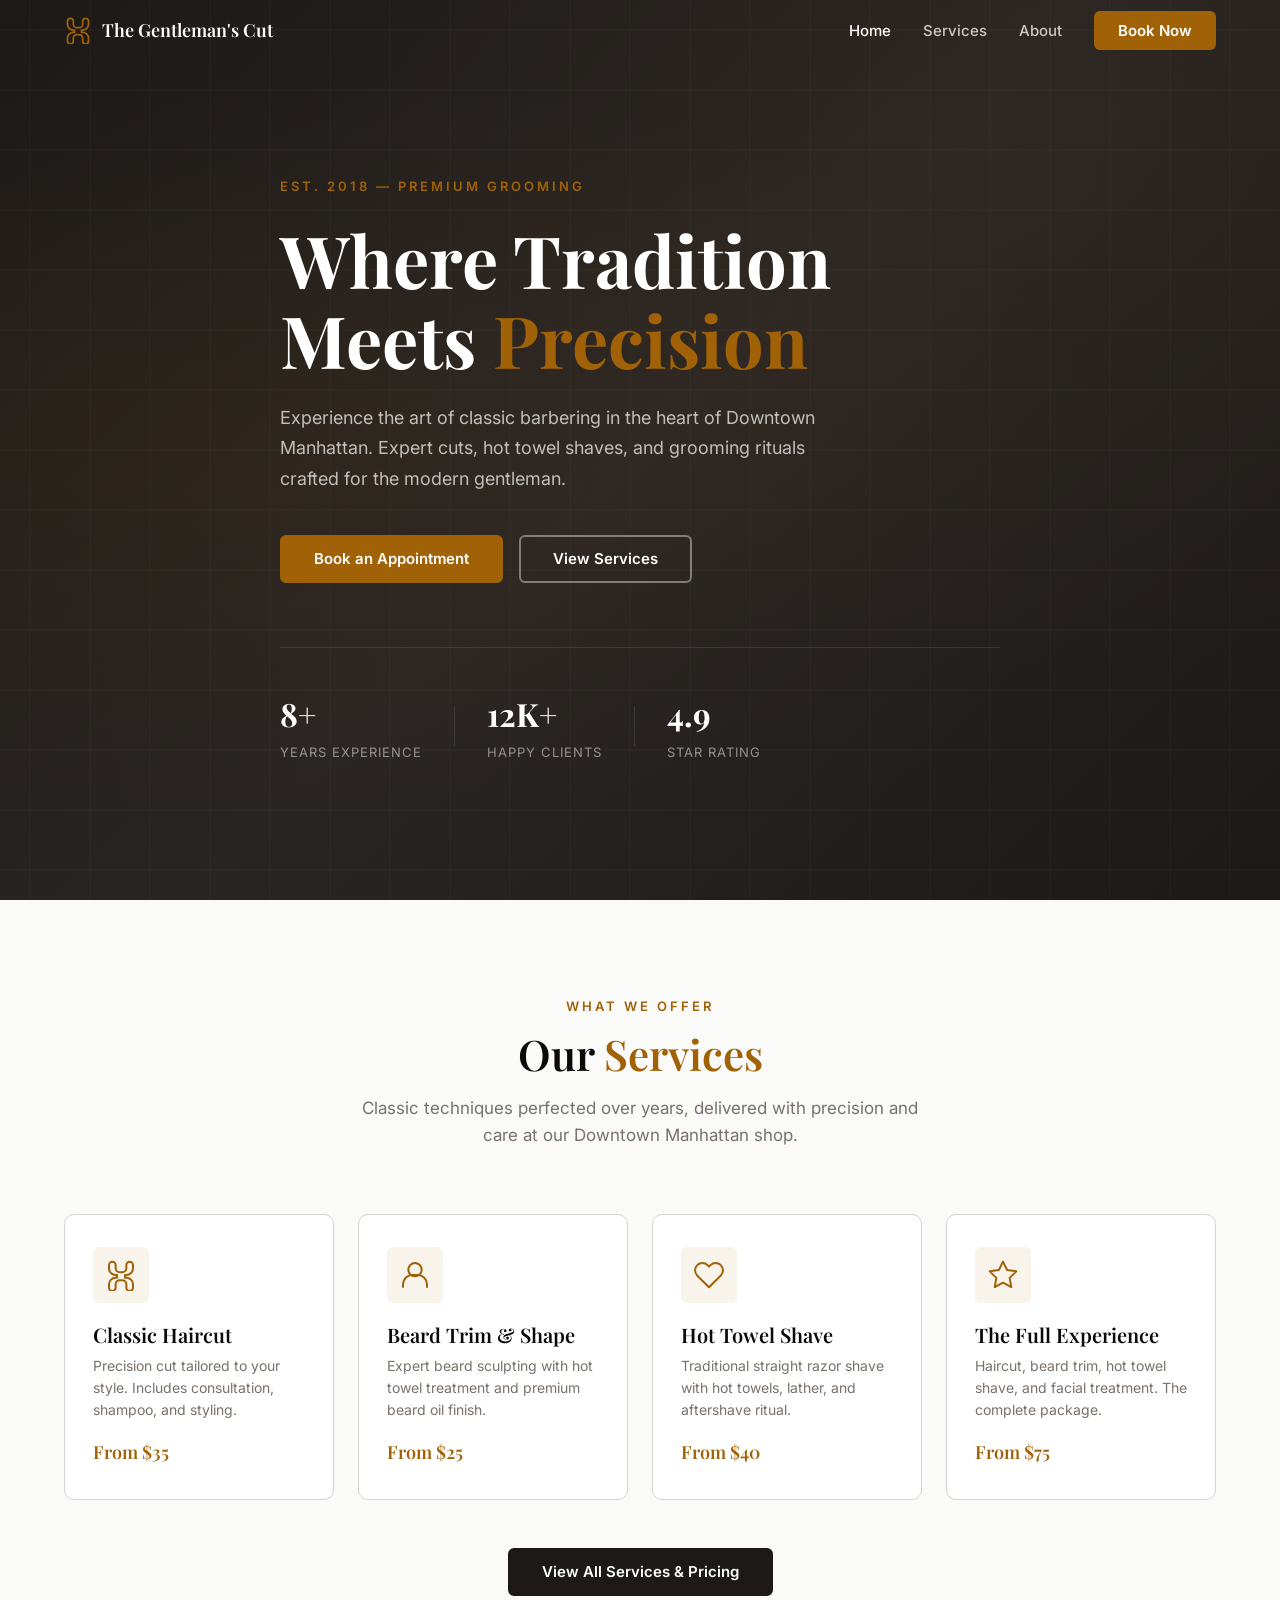
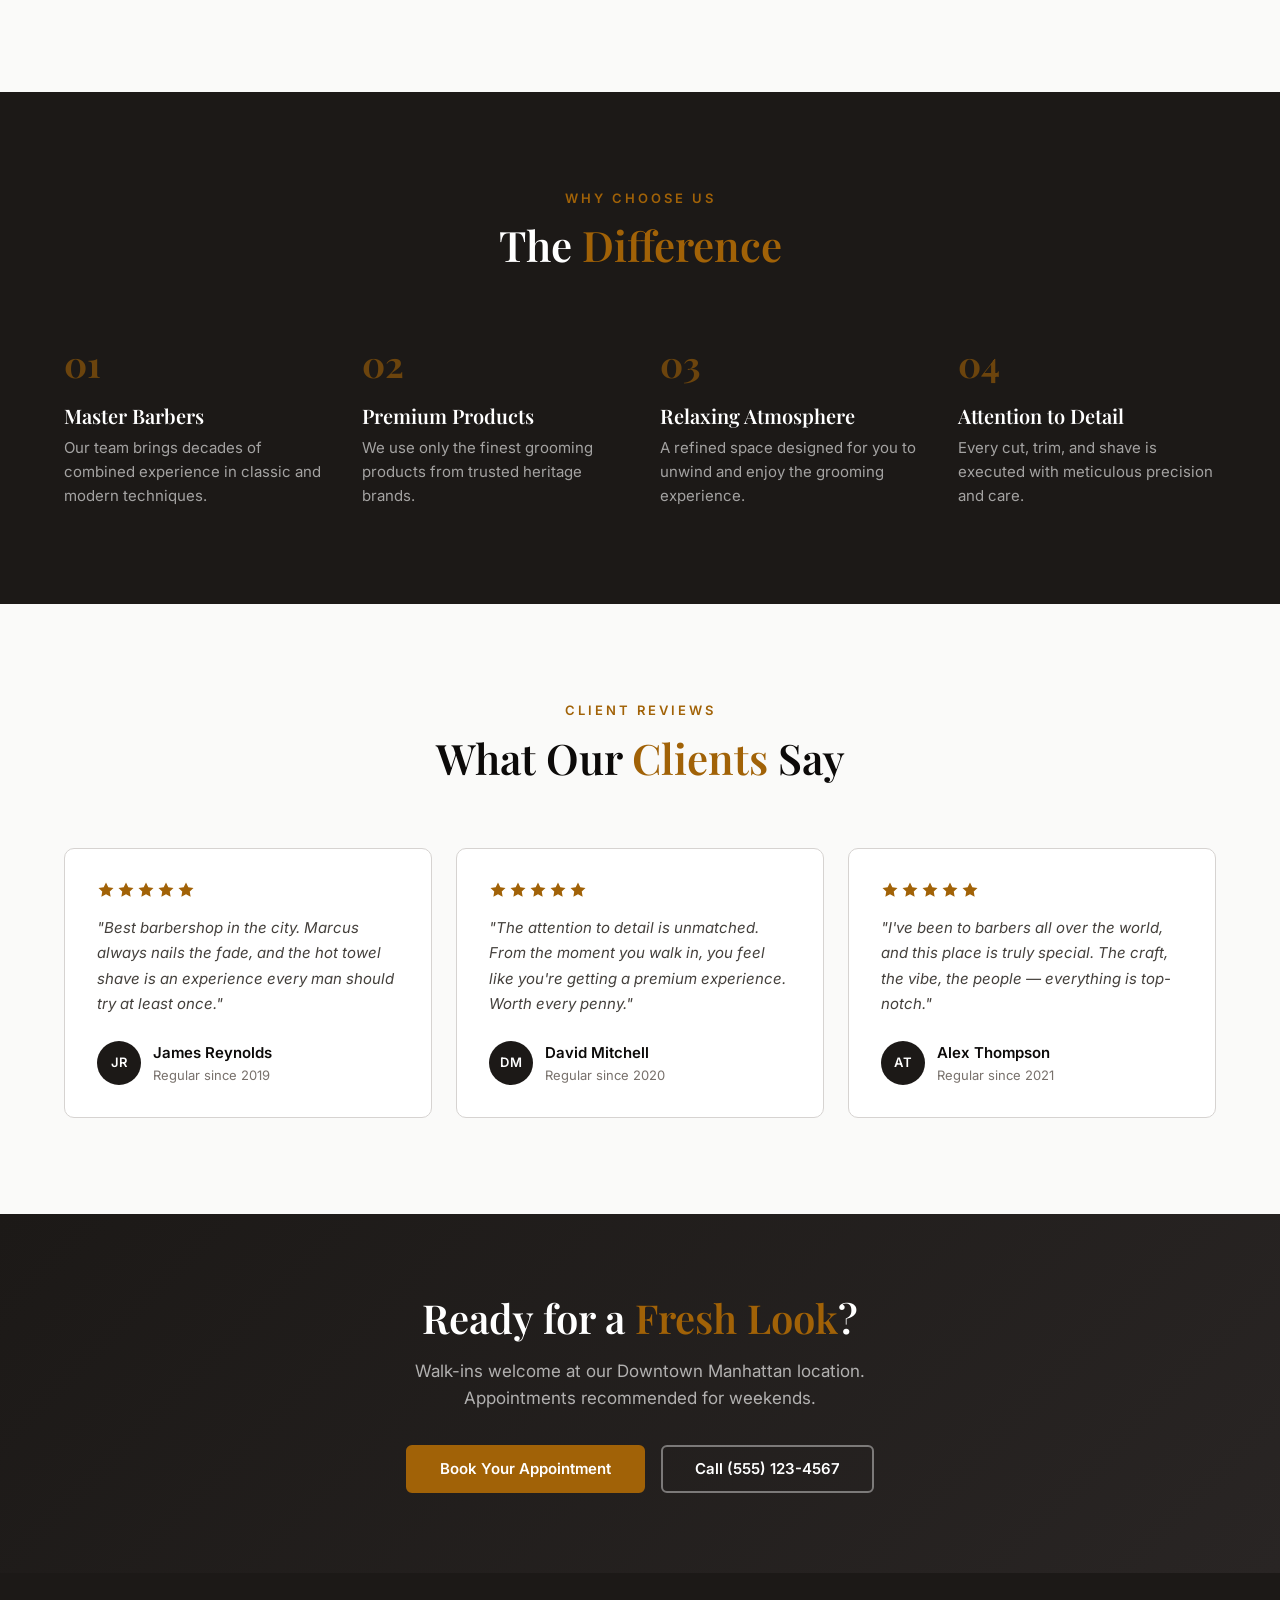
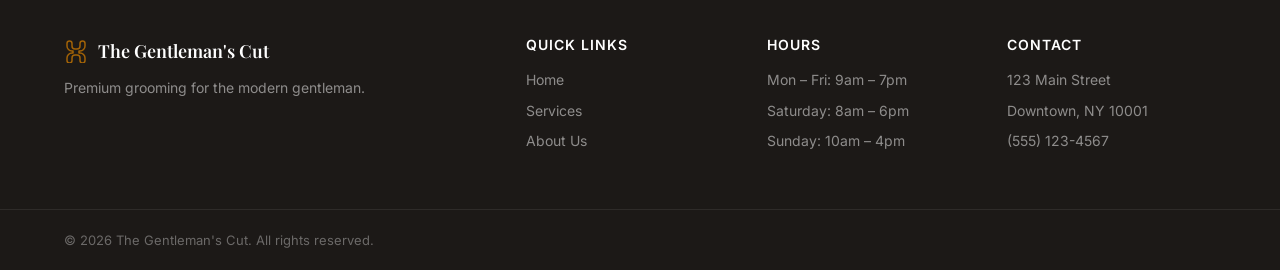
==== index.html @ 681d9142 "Add files via upload" ====
<!DOCTYPE html>
<html lang="en">
<head>
  <meta charset="UTF-8">
  <meta name="viewport" content="width=device-width, initial-scale=1.0">
  <title>The Gentleman's Cut — Premium Barbershop in Downtown Manhattan</title>
  <meta name="description" content="The Gentleman's Cut is a premium barbershop in Downtown Manhattan offering classic haircuts, skin fades, beard trims, and hot towel shaves. Walk-ins welcome.">
  <link rel="canonical" href="https://www.gentlemanscut.com/">
  <link rel="preconnect" href="https://fonts.googleapis.com">
  <link rel="preconnect" href="https://fonts.gstatic.com" crossorigin>
  <link href="https://fonts.googleapis.com/css2?family=Inter:wght@300;400;500;600;700&family=Playfair+Display:wght@400;500;600;700&display=swap" rel="stylesheet">
  <link rel="stylesheet" href="styles.css">
</head>
<body>
  <!-- Navigation -->
  <nav class="navbar" id="navbar">
    <div class="container nav-container">
      <a href="index.html" class="nav-logo">
        <span class="logo-icon">
          <svg width="28" height="28" viewBox="0 0 24 24" fill="none" stroke="currentColor" stroke-width="1.5" stroke-linecap="round" stroke-linejoin="round" aria-hidden="true">
            <path d="M5.5 2C4.12 2 3 3.12 3 4.5V7c0 2.76 2.24 5 5 5h1v2H8c-2.76 0-5 2.24-5 5v2.5C3 22.88 4.12 24 5.5 24S8 22.88 8 21.5V19c0-1.66 1.34-3 3-3h2c1.66 0 3 1.34 3 3v2.5c0 1.38 1.12 2.5 2.5 2.5S21 22.88 21 21.5V19c0-2.76-2.24-5-5-5h-1v-2h1c2.76 0 5-2.24 5-5V4.5C21 3.12 19.88 2 18.5 2S16 3.12 16 4.5V7c0 1.66-1.34 3-3 3h-2C9.34 10 8 8.66 8 7V4.5C8 3.12 6.88 2 5.5 2z"/>
          </svg>
        </span>
        <span class="logo-text">The Gentleman's Cut</span>
      </a>
      <button class="nav-toggle" aria-label="Toggle navigation menu" id="navToggle">
        <span></span>
        <span></span>
        <span></span>
      </button>
      <ul class="nav-links" id="navLinks">
        <li><a href="index.html" class="active">Home</a></li>
        <li><a href="services.html">Services</a></li>
        <li><a href="about.html">About</a></li>
        <li><a href="about.html#contact" class="nav-cta">Book Now</a></li>
      </ul>
    </div>
  </nav>

  <!-- Hero Section -->
  <section class="hero">
    <div class="hero-overlay"></div>
    <div class="container hero-content">
      <p class="hero-tagline">Est. 2018 — Premium Grooming</p>
      <h1 class="hero-title">Where Tradition<br>Meets <span class="text-accent">Precision</span></h1>
      <p class="hero-description">Experience the art of classic barbering in the heart of Downtown Manhattan. Expert cuts, hot towel shaves, and grooming rituals crafted for the modern gentleman.</p>
      <div class="hero-actions">
        <a href="about.html#contact" class="btn btn-primary">Book an Appointment</a>
        <a href="services.html" class="btn btn-outline">View Services</a>
      </div>
      <div class="hero-stats">
        <div class="stat">
          <span class="stat-number">8+</span>
          <span class="stat-label">Years Experience</span>
        </div>
        <div class="stat-divider"></div>
        <div class="stat">
          <span class="stat-number">12K+</span>
          <span class="stat-label">Happy Clients</span>
        </div>
        <div class="stat-divider"></div>
        <div class="stat">
          <span class="stat-number">4.9</span>
          <span class="stat-label">Star Rating</span>
        </div>
      </div>
    </div>
  </section>

  <!-- Services Preview -->
  <section class="section services-preview">
    <div class="container">
      <div class="section-header">
        <p class="section-label">What We Offer</p>
        <h2 class="section-title">Our <span class="text-accent">Services</span></h2>
        <p class="section-subtitle">Classic techniques perfected over years, delivered with precision and care at our Downtown Manhattan shop.</p>
      </div>
      <div class="services-grid">
        <div class="service-card">
          <div class="service-icon">
            <svg width="32" height="32" viewBox="0 0 24 24" fill="none" stroke="currentColor" stroke-width="1.5" stroke-linecap="round" stroke-linejoin="round" aria-hidden="true">
              <path d="M5.5 2C4.12 2 3 3.12 3 4.5V7c0 2.76 2.24 5 5 5h1v2H8c-2.76 0-5 2.24-5 5v2.5C3 22.88 4.12 24 5.5 24S8 22.88 8 21.5V19c0-1.66 1.34-3 3-3h2c1.66 0 3 1.34 3 3v2.5c0 1.38 1.12 2.5 2.5 2.5S21 22.88 21 21.5V19c0-2.76-2.24-5-5-5h-1v-2h1c2.76 0 5-2.24 5-5V4.5C21 3.12 19.88 2 18.5 2S16 3.12 16 4.5V7c0 1.66-1.34 3-3 3h-2C9.34 10 8 8.66 8 7V4.5C8 3.12 6.88 2 5.5 2z"/>
            </svg>
          </div>
          <h3 class="service-name">Classic Haircut</h3>
          <p class="service-desc">Precision cut tailored to your style. Includes consultation, shampoo, and styling.</p>
          <span class="service-price">From $35</span>
        </div>
        <div class="service-card">
          <div class="service-icon">
            <svg width="32" height="32" viewBox="0 0 24 24" fill="none" stroke="currentColor" stroke-width="1.5" stroke-linecap="round" stroke-linejoin="round" aria-hidden="true">
              <circle cx="12" cy="8" r="5"/>
              <path d="M3 21v-2a7 7 0 0 1 7-7h4a7 7 0 0 1 7 7v2"/>
            </svg>
          </div>
          <h3 class="service-name">Beard Trim & Shape</h3>
          <p class="service-desc">Expert beard sculpting with hot towel treatment and premium beard oil finish.</p>
          <span class="service-price">From $25</span>
        </div>
        <div class="service-card">
          <div class="service-icon">
            <svg width="32" height="32" viewBox="0 0 24 24" fill="none" stroke="currentColor" stroke-width="1.5" stroke-linecap="round" stroke-linejoin="round" aria-hidden="true">
              <path d="M20.84 4.61a5.5 5.5 0 0 0-7.78 0L12 5.67l-1.06-1.06a5.5 5.5 0 0 0-7.78 7.78l1.06 1.06L12 21.23l7.78-7.78 1.06-1.06a5.5 5.5 0 0 0 0-7.78z"/>
            </svg>
          </div>
          <h3 class="service-name">Hot Towel Shave</h3>
          <p class="service-desc">Traditional straight razor shave with hot towels, lather, and aftershave ritual.</p>
          <span class="service-price">From $40</span>
        </div>
        <div class="service-card">
          <div class="service-icon">
            <svg width="32" height="32" viewBox="0 0 24 24" fill="none" stroke="currentColor" stroke-width="1.5" stroke-linecap="round" stroke-linejoin="round" aria-hidden="true">
              <path d="M12 2L15.09 8.26L22 9.27L17 14.14L18.18 21.02L12 17.77L5.82 21.02L7 14.14L2 9.27L8.91 8.26L12 2z"/>
            </svg>
          </div>
          <h3 class="service-name">The Full Experience</h3>
          <p class="service-desc">Haircut, beard trim, hot towel shave, and facial treatment. The complete package.</p>
          <span class="service-price">From $75</span>
        </div>
      </div>
      <div class="section-cta">
        <a href="services.html" class="btn btn-secondary">View All Services & Pricing</a>
      </div>
    </div>
  </section>

  <!-- Why Choose Us -->
  <section class="section section-dark why-us">
    <div class="container">
      <div class="section-header">
        <p class="section-label">Why Choose Us</p>
        <h2 class="section-title">The <span class="text-accent">Difference</span></h2>
      </div>
      <div class="features-grid">
        <div class="feature">
          <div class="feature-number">01</div>
          <h3 class="feature-title">Master Barbers</h3>
          <p class="feature-desc">Our team brings decades of combined experience in classic and modern techniques.</p>
        </div>
        <div class="feature">
          <div class="feature-number">02</div>
          <h3 class="feature-title">Premium Products</h3>
          <p class="feature-desc">We use only the finest grooming products from trusted heritage brands.</p>
        </div>
        <div class="feature">
          <div class="feature-number">03</div>
          <h3 class="feature-title">Relaxing Atmosphere</h3>
          <p class="feature-desc">A refined space designed for you to unwind and enjoy the grooming experience.</p>
        </div>
        <div class="feature">
          <div class="feature-number">04</div>
          <h3 class="feature-title">Attention to Detail</h3>
          <p class="feature-desc">Every cut, trim, and shave is executed with meticulous precision and care.</p>
        </div>
      </div>
    </div>
  </section>

  <!-- Testimonials -->
  <section class="section testimonials">
    <div class="container">
      <div class="section-header">
        <p class="section-label">Client Reviews</p>
        <h2 class="section-title">What Our <span class="text-accent">Clients</span> Say</h2>
      </div>
      <div class="testimonials-grid">
        <div class="testimonial-card">
          <div class="testimonial-stars" aria-label="5 out of 5 stars">
            <svg width="18" height="18" viewBox="0 0 24 24" fill="currentColor" aria-hidden="true"><path d="M12 2L15.09 8.26L22 9.27L17 14.14L18.18 21.02L12 17.77L5.82 21.02L7 14.14L2 9.27L8.91 8.26L12 2z"/></svg>
            <svg width="18" height="18" viewBox="0 0 24 24" fill="currentColor" aria-hidden="true"><path d="M12 2L15.09 8.26L22 9.27L17 14.14L18.18 21.02L12 17.77L5.82 21.02L7 14.14L2 9.27L8.91 8.26L12 2z"/></svg>
            <svg width="18" height="18" viewBox="0 0 24 24" fill="currentColor" aria-hidden="true"><path d="M12 2L15.09 8.26L22 9.27L17 14.14L18.18 21.02L12 17.77L5.82 21.02L7 14.14L2 9.27L8.91 8.26L12 2z"/></svg>
            <svg width="18" height="18" viewBox="0 0 24 24" fill="currentColor" aria-hidden="true"><path d="M12 2L15.09 8.26L22 9.27L17 14.14L18.18 21.02L12 17.77L5.82 21.02L7 14.14L2 9.27L8.91 8.26L12 2z"/></svg>
            <svg width="18" height="18" viewBox="0 0 24 24" fill="currentColor" aria-hidden="true"><path d="M12 2L15.09 8.26L22 9.27L17 14.14L18.18 21.02L12 17.77L5.82 21.02L7 14.14L2 9.27L8.91 8.26L12 2z"/></svg>
          </div>
          <p class="testimonial-text">"Best barbershop in the city. Marcus always nails the fade, and the hot towel shave is an experience every man should try at least once."</p>
          <div class="testimonial-author">
            <div class="author-avatar">JR</div>
            <div>
              <p class="author-name">James Reynolds</p>
              <p class="author-role">Regular since 2019</p>
            </div>
          </div>
        </div>
        <div class="testimonial-card">
          <div class="testimonial-stars" aria-label="5 out of 5 stars">
            <svg width="18" height="18" viewBox="0 0 24 24" fill="currentColor" aria-hidden="true"><path d="M12 2L15.09 8.26L22 9.27L17 14.14L18.18 21.02L12 17.77L5.82 21.02L7 14.14L2 9.27L8.91 8.26L12 2z"/></svg>
            <svg width="18" height="18" viewBox="0 0 24 24" fill="currentColor" aria-hidden="true"><path d="M12 2L15.09 8.26L22 9.27L17 14.14L18.18 21.02L12 17.77L5.82 21.02L7 14.14L2 9.27L8.91 8.26L12 2z"/></svg>
            <svg width="18" height="18" viewBox="0 0 24 24" fill="currentColor" aria-hidden="true"><path d="M12 2L15.09 8.26L22 9.27L17 14.14L18.18 21.02L12 17.77L5.82 21.02L7 14.14L2 9.27L8.91 8.26L12 2z"/></svg>
            <svg width="18" height="18" viewBox="0 0 24 24" fill="currentColor" aria-hidden="true"><path d="M12 2L15.09 8.26L22 9.27L17 14.14L18.18 21.02L12 17.77L5.82 21.02L7 14.14L2 9.27L8.91 8.26L12 2z"/></svg>
            <svg width="18" height="18" viewBox="0 0 24 24" fill="currentColor" aria-hidden="true"><path d="M12 2L15.09 8.26L22 9.27L17 14.14L18.18 21.02L12 17.77L5.82 21.02L7 14.14L2 9.27L8.91 8.26L12 2z"/></svg>
          </div>
          <p class="testimonial-text">"The attention to detail is unmatched. From the moment you walk in, you feel like you're getting a premium experience. Worth every penny."</p>
          <div class="testimonial-author">
            <div class="author-avatar">DM</div>
            <div>
              <p class="author-name">David Mitchell</p>
              <p class="author-role">Regular since 2020</p>
            </div>
          </div>
        </div>
        <div class="testimonial-card">
          <div class="testimonial-stars" aria-label="5 out of 5 stars">
            <svg width="18" height="18" viewBox="0 0 24 24" fill="currentColor" aria-hidden="true"><path d="M12 2L15.09 8.26L22 9.27L17 14.14L18.18 21.02L12 17.77L5.82 21.02L7 14.14L2 9.27L8.91 8.26L12 2z"/></svg>
            <svg width="18" height="18" viewBox="0 0 24 24" fill="currentColor" aria-hidden="true"><path d="M12 2L15.09 8.26L22 9.27L17 14.14L18.18 21.02L12 17.77L5.82 21.02L7 14.14L2 9.27L8.91 8.26L12 2z"/></svg>
            <svg width="18" height="18" viewBox="0 0 24 24" fill="currentColor" aria-hidden="true"><path d="M12 2L15.09 8.26L22 9.27L17 14.14L18.18 21.02L12 17.77L5.82 21.02L7 14.14L2 9.27L8.91 8.26L12 2z"/></svg>
            <svg width="18" height="18" viewBox="0 0 24 24" fill="currentColor" aria-hidden="true"><path d="M12 2L15.09 8.26L22 9.27L17 14.14L18.18 21.02L12 17.77L5.82 21.02L7 14.14L2 9.27L8.91 8.26L12 2z"/></svg>
            <svg width="18" height="18" viewBox="0 0 24 24" fill="currentColor" aria-hidden="true"><path d="M12 2L15.09 8.26L22 9.27L17 14.14L18.18 21.02L12 17.77L5.82 21.02L7 14.14L2 9.27L8.91 8.26L12 2z"/></svg>
          </div>
          <p class="testimonial-text">"I've been to barbers all over the world, and this place is truly special. The craft, the vibe, the people — everything is top-notch."</p>
          <div class="testimonial-author">
            <div class="author-avatar">AT</div>
            <div>
              <p class="author-name">Alex Thompson</p>
              <p class="author-role">Regular since 2021</p>
            </div>
          </div>
        </div>
      </div>
    </div>
  </section>

  <!-- CTA Section -->
  <section class="section section-cta-banner">
    <div class="container cta-banner-content">
      <h2 class="cta-title">Ready for a <span class="text-accent">Fresh Look</span>?</h2>
      <p class="cta-description">Walk-ins welcome at our Downtown Manhattan location. Appointments recommended for weekends.</p>
      <div class="hero-actions">
        <a href="about.html#contact" class="btn btn-primary">Book Your Appointment</a>
        <a href="tel:+15551234567" class="btn btn-outline">Call (555) 123-4567</a>
      </div>
    </div>
  </section>

  <!-- Footer -->
  <footer class="footer">
    <div class="container footer-content">
      <div class="footer-brand">
        <a href="index.html" class="nav-logo">
          <span class="logo-icon">
            <svg width="24" height="24" viewBox="0 0 24 24" fill="none" stroke="currentColor" stroke-width="1.5" stroke-linecap="round" stroke-linejoin="round" aria-hidden="true">
              <path d="M5.5 2C4.12 2 3 3.12 3 4.5V7c0 2.76 2.24 5 5 5h1v2H8c-2.76 0-5 2.24-5 5v2.5C3 22.88 4.12 24 5.5 24S8 22.88 8 21.5V19c0-1.66 1.34-3 3-3h2c1.66 0 3 1.34 3 3v2.5c0 1.38 1.12 2.5 2.5 2.5S21 22.88 21 21.5V19c0-2.76-2.24-5-5-5h-1v-2h1c2.76 0 5-2.24 5-5V4.5C21 3.12 19.88 2 18.5 2S16 3.12 16 4.5V7c0 1.66-1.34 3-3 3h-2C9.34 10 8 8.66 8 7V4.5C8 3.12 6.88 2 5.5 2z"/>
            </svg>
          </span>
          <span class="logo-text">The Gentleman's Cut</span>
        </a>
        <p class="footer-tagline">Premium grooming for the modern gentleman.</p>
      </div>
      <div class="footer-links">
        <div class="footer-col">
          <h4>Quick Links</h4>
          <ul>
            <li><a href="index.html">Home</a></li>
            <li><a href="services.html">Services</a></li>
            <li><a href="about.html">About Us</a></li>
          </ul>
        </div>
        <div class="footer-col">
          <h4>Hours</h4>
          <ul>
            <li>Mon – Fri: 9am – 7pm</li>
            <li>Saturday: 8am – 6pm</li>
            <li>Sunday: 10am – 4pm</li>
          </ul>
        </div>
        <div class="footer-col">
          <h4>Contact</h4>
          <ul>
            <li>123 Main Street</li>
            <li>Downtown, NY 10001</li>
            <li><a href="tel:+15551234567">(555) 123-4567</a></li>
          </ul>
        </div>
      </div>
    </div>
    <div class="footer-bottom">
      <div class="container">
        <p>&copy; 2026 The Gentleman's Cut. All rights reserved.</p>
      </div>
    </div>
  </footer>

  <script src="main.js"></script>
</body>
</html>
---- styles.css ----
/* ============================================
   THE GENTLEMAN'S CUT — Design System
   Colors: Dark charcoal + Gold accent
   Typography: Playfair Display + Inter
   ============================================ */

/* --- Reset & Base --- */
*, *::before, *::after {
  margin: 0;
  padding: 0;
  box-sizing: border-box;
}

:root {
  --color-primary: #1C1917;
  --color-primary-light: #292524;
  --color-secondary: #44403C;
  --color-accent: #A16207;
  --color-accent-hover: #CA8A04;
  --color-bg: #FAFAF9;
  --color-bg-alt: #F5F5F4;
  --color-text: #0C0A09;
  --color-text-muted: #78716C;
  --color-card: #FFFFFF;
  --color-border: #D6D3D1;
  --color-destructive: #DC2626;

  --font-heading: 'Playfair Display', Georgia, serif;
  --font-body: 'Inter', -apple-system, BlinkMacSystemFont, sans-serif;

  --shadow-sm: 0 1px 2px rgba(0, 0, 0, 0.05);
  --shadow-md: 0 4px 12px rgba(0, 0, 0, 0.08);
  --shadow-lg: 0 8px 30px rgba(0, 0, 0, 0.12);

  --radius-sm: 6px;
  --radius-md: 10px;
  --radius-lg: 16px;

  --transition: 200ms ease;
}

html {
  scroll-behavior: smooth;
  -webkit-text-size-adjust: 100%;
}

body {
  font-family: var(--font-body);
  font-size: 16px;
  line-height: 1.6;
  color: var(--color-text);
  background-color: var(--color-bg);
  -webkit-font-smoothing: antialiased;
  -moz-osx-font-smoothing: grayscale;
}

a {
  color: inherit;
  text-decoration: none;
}

img {
  max-width: 100%;
  height: auto;
  display: block;
}

ul {
  list-style: none;
}

/* --- Container --- */
.container {
  width: 100%;
  max-width: 1200px;
  margin: 0 auto;
  padding: 0 24px;
}

/* --- Typography --- */
h1, h2, h3, h4, h5, h6 {
  font-family: var(--font-heading);
  font-weight: 600;
  line-height: 1.2;
}

.text-accent {
  color: var(--color-accent);
}

/* --- Buttons --- */
.btn {
  display: inline-flex;
  align-items: center;
  justify-content: center;
  padding: 14px 32px;
  font-family: var(--font-body);
  font-size: 15px;
  font-weight: 600;
  line-height: 1;
  border: 2px solid transparent;
  border-radius: var(--radius-sm);
  cursor: pointer;
  transition: all var(--transition);
  text-decoration: none;
  gap: 8px;
  min-height: 48px;
}

.btn:focus-visible {
  outline: 2px solid var(--color-accent);
  outline-offset: 2px;
}

.btn-primary {
  background-color: var(--color-accent);
  color: #FFFFFF;
  border-color: var(--color-accent);
}

.btn-primary:hover {
  background-color: var(--color-accent-hover);
  border-color: var(--color-accent-hover);
}

.btn-secondary {
  background-color: var(--color-primary);
  color: #FFFFFF;
  border-color: var(--color-primary);
}

.btn-secondary:hover {
  background-color: var(--color-primary-light);
  border-color: var(--color-primary-light);
}

.btn-outline {
  background-color: transparent;
  color: #FFFFFF;
  border-color: rgba(255, 255, 255, 0.4);
}

.btn-outline:hover {
  background-color: rgba(255, 255, 255, 0.1);
  border-color: #FFFFFF;
}

.btn-full {
  width: 100%;
}

/* --- Navigation --- */
.navbar {
  position: fixed;
  top: 0;
  left: 0;
  right: 0;
  z-index: 1000;
  padding: 16px 0;
  transition: all 300ms ease;
  background-color: transparent;
}

.navbar.scrolled {
  background-color: rgba(28, 25, 23, 0.95);
  backdrop-filter: blur(12px);
  -webkit-backdrop-filter: blur(12px);
  padding: 12px 0;
  box-shadow: 0 2px 20px rgba(0, 0, 0, 0.15);
}

.nav-container {
  display: flex;
  align-items: center;
  justify-content: space-between;
}

.nav-logo {
  display: flex;
  align-items: center;
  gap: 10px;
  color: #FFFFFF;
  font-family: var(--font-heading);
  font-size: 18px;
  font-weight: 600;
  transition: opacity var(--transition);
}

.nav-logo:hover {
  opacity: 0.85;
}

.logo-icon {
  display: flex;
  color: var(--color-accent);
}

.nav-links {
  display: flex;
  align-items: center;
  gap: 32px;
}

.nav-links a {
  color: rgba(255, 255, 255, 0.75);
  font-size: 15px;
  font-weight: 500;
  transition: color var(--transition);
  padding: 4px 0;
}

.nav-links a:hover,
.nav-links a.active {
  color: #FFFFFF;
}

.nav-cta {
  background-color: var(--color-accent) !important;
  color: #FFFFFF !important;
  padding: 10px 24px !important;
  border-radius: var(--radius-sm);
  font-weight: 600 !important;
}

.nav-cta:hover {
  background-color: var(--color-accent-hover) !important;
}

.nav-toggle {
  display: none;
  flex-direction: column;
  gap: 5px;
  background: none;
  border: none;
  cursor: pointer;
  padding: 8px;
  min-width: 44px;
  min-height: 44px;
  align-items: center;
  justify-content: center;
}

.nav-toggle span {
  display: block;
  width: 24px;
  height: 2px;
  background-color: #FFFFFF;
  transition: all 250ms ease;
}

/* --- Hero --- */
.hero {
  position: relative;
  min-height: 100dvh;
  display: flex;
  align-items: center;
  background: linear-gradient(135deg, #1C1917 0%, #292524 50%, #1C1917 100%);
  overflow: hidden;
}

.hero::before {
  content: '';
  position: absolute;
  inset: 0;
  background:
    radial-gradient(ellipse at 20% 50%, rgba(161, 98, 7, 0.08) 0%, transparent 60%),
    radial-gradient(ellipse at 80% 20%, rgba(161, 98, 7, 0.05) 0%, transparent 50%);
  pointer-events: none;
}

.hero-overlay {
  position: absolute;
  inset: 0;
  background: url('data:image/svg+xml,<svg xmlns="http://www.w3.org/2000/svg" width="60" height="60"><rect width="60" height="60" fill="none"/><path d="M0 30h60M30 0v60" stroke="rgba(255,255,255,0.02)" stroke-width="1"/></svg>');
  pointer-events: none;
}

.hero-content {
  position: relative;
  z-index: 1;
  padding: 120px 0 80px;
  max-width: 720px;
}

.hero-tagline {
  font-size: 13px;
  font-weight: 600;
  letter-spacing: 3px;
  text-transform: uppercase;
  color: var(--color-accent);
  margin-bottom: 24px;
}

.hero-title {
  font-size: clamp(40px, 6vw, 72px);
  font-weight: 700;
  color: #FFFFFF;
  line-height: 1.1;
  margin-bottom: 24px;
}

.hero-description {
  font-size: 18px;
  color: rgba(255, 255, 255, 0.7);
  line-height: 1.7;
  margin-bottom: 40px;
  max-width: 540px;
}

.hero-actions {
  display: flex;
  gap: 16px;
  flex-wrap: wrap;
}

.hero-stats {
  display: flex;
  align-items: center;
  gap: 32px;
  margin-top: 64px;
  padding-top: 40px;
  border-top: 1px solid rgba(255, 255, 255, 0.1);
}

.stat-number {
  display: block;
  font-family: var(--font-heading);
  font-size: 32px;
  font-weight: 700;
  color: #FFFFFF;
}

.stat-label {
  font-size: 13px;
  color: rgba(255, 255, 255, 0.5);
  text-transform: uppercase;
  letter-spacing: 1px;
  margin-top: 4px;
}

.stat-divider {
  width: 1px;
  height: 40px;
  background-color: rgba(255, 255, 255, 0.1);
}

/* --- Sections --- */
.section {
  padding: 96px 0;
}

.section-dark {
  background-color: var(--color-primary);
  color: #FFFFFF;
}

.section-alt {
  background-color: var(--color-bg-alt);
}

.section-header {
  text-align: center;
  margin-bottom: 64px;
}

.section-label {
  font-size: 13px;
  font-weight: 600;
  letter-spacing: 3px;
  text-transform: uppercase;
  color: var(--color-accent);
  margin-bottom: 12px;
}

.section-title {
  font-size: clamp(28px, 4vw, 42px);
  margin-bottom: 16px;
}

.section-subtitle {
  font-size: 17px;
  color: var(--color-text-muted);
  max-width: 560px;
  margin: 0 auto;
}

.section-dark .section-subtitle {
  color: rgba(255, 255, 255, 0.6);
}

.section-cta {
  text-align: center;
  margin-top: 48px;
}

/* --- Services Preview Grid --- */
.services-grid {
  display: grid;
  grid-template-columns: repeat(auto-fit, minmax(260px, 1fr));
  gap: 24px;
}

.service-card {
  background-color: var(--color-card);
  border: 1px solid var(--color-border);
  border-radius: var(--radius-md);
  padding: 32px 28px;
  transition: all 300ms ease;
}

.service-card:hover {
  transform: translateY(-4px);
  box-shadow: var(--shadow-lg);
  border-color: rgba(161, 98, 7, 0.3);
}

.service-icon {
  width: 56px;
  height: 56px;
  display: flex;
  align-items: center;
  justify-content: center;
  background-color: rgba(161, 98, 7, 0.08);
  border-radius: var(--radius-sm);
  color: var(--color-accent);
  margin-bottom: 20px;
}

.service-name {
  font-size: 20px;
  margin-bottom: 8px;
}

.service-desc {
  font-size: 14px;
  color: var(--color-text-muted);
  line-height: 1.6;
  margin-bottom: 16px;
}

.service-price {
  font-family: var(--font-heading);
  font-size: 18px;
  font-weight: 600;
  color: var(--color-accent);
}

/* --- Features / Why Us --- */
.features-grid {
  display: grid;
  grid-template-columns: repeat(auto-fit, minmax(240px, 1fr));
  gap: 40px;
}

.feature-number {
  font-family: var(--font-heading);
  font-size: 36px;
  font-weight: 700;
  color: var(--color-accent);
  margin-bottom: 12px;
  opacity: 0.6;
}

.feature-title {
  font-size: 20px;
  margin-bottom: 8px;
}

.feature-desc {
  font-size: 15px;
  color: rgba(255, 255, 255, 0.6);
  line-height: 1.6;
}

/* --- Testimonials --- */
.testimonials-grid {
  display: grid;
  grid-template-columns: repeat(auto-fit, minmax(300px, 1fr));
  gap: 24px;
}

.testimonial-card {
  background-color: var(--color-card);
  border: 1px solid var(--color-border);
  border-radius: var(--radius-md);
  padding: 32px;
}

.testimonial-stars {
  display: flex;
  gap: 2px;
  color: var(--color-accent);
  margin-bottom: 16px;
}

.testimonial-text {
  font-size: 15px;
  line-height: 1.7;
  color: var(--color-secondary);
  margin-bottom: 24px;
  font-style: italic;
}

.testimonial-author {
  display: flex;
  align-items: center;
  gap: 12px;
}

.author-avatar {
  width: 44px;
  height: 44px;
  border-radius: 50%;
  background-color: var(--color-primary);
  color: #FFFFFF;
  display: flex;
  align-items: center;
  justify-content: center;
  font-size: 13px;
  font-weight: 600;
  letter-spacing: 0.5px;
}

.author-name {
  font-weight: 600;
  font-size: 15px;
}

.author-role {
  font-size: 13px;
  color: var(--color-text-muted);
}

/* --- CTA Banner --- */
.section-cta-banner {
  background: linear-gradient(135deg, #1C1917 0%, #292524 100%);
  padding: 80px 0;
  text-align: center;
}

.cta-banner-content {
  max-width: 600px;
  margin: 0 auto;
}

.cta-title {
  font-size: clamp(28px, 4vw, 40px);
  color: #FFFFFF;
  margin-bottom: 16px;
}

.cta-description {
  font-size: 17px;
  color: rgba(255, 255, 255, 0.65);
  margin-bottom: 32px;
}

.section-cta-banner .hero-actions {
  justify-content: center;
}

/* --- Page Header --- */
.page-header {
  background: linear-gradient(135deg, #1C1917 0%, #292524 100%);
  padding: 140px 0 80px;
  text-align: center;
}

.page-title {
  font-size: clamp(36px, 5vw, 56px);
  color: #FFFFFF;
  margin-bottom: 16px;
}

.page-subtitle {
  font-size: 17px;
  color: rgba(255, 255, 255, 0.65);
  max-width: 500px;
  margin: 0 auto;
}

.page-header .section-label {
  margin-bottom: 12px;
}

/* --- Services Pricing --- */
.service-category {
  margin-bottom: 24px;
}

.category-header {
  display: flex;
  align-items: center;
  gap: 24px;
  margin-bottom: 32px;
}

.category-title {
  font-size: 28px;
  white-space: nowrap;
}

.category-line {
  flex: 1;
  height: 1px;
  background-color: var(--color-border);
}

.pricing-list {
  display: flex;
  flex-direction: column;
  gap: 0;
}

.pricing-item {
  display: flex;
  align-items: center;
  justify-content: space-between;
  padding: 24px 0;
  border-bottom: 1px solid var(--color-border);
  gap: 24px;
}

.pricing-item:last-child {
  border-bottom: none;
}

.pricing-name {
  font-family: var(--font-heading);
  font-size: 18px;
  font-weight: 600;
  margin-bottom: 4px;
}

.pricing-desc {
  font-size: 14px;
  color: var(--color-text-muted);
}

.pricing-price {
  font-family: var(--font-heading);
  font-size: 24px;
  font-weight: 700;
  color: var(--color-accent);
  white-space: nowrap;
}

.pricing-badge {
  display: inline-block;
  font-family: var(--font-body);
  font-size: 11px;
  font-weight: 600;
  letter-spacing: 0.5px;
  text-transform: uppercase;
  background-color: rgba(161, 98, 7, 0.1);
  color: var(--color-accent);
  padding: 3px 8px;
  border-radius: 4px;
  vertical-align: middle;
  margin-left: 8px;
}

/* --- Packages --- */
.packages-grid {
  display: grid;
  grid-template-columns: repeat(auto-fit, minmax(280px, 1fr));
  gap: 24px;
  margin-top: 16px;
}

.package-card {
  background-color: var(--color-card);
  border: 1px solid var(--color-border);
  border-radius: var(--radius-lg);
  padding: 36px 28px;
  position: relative;
  transition: all 300ms ease;
}

.package-card:hover {
  transform: translateY(-4px);
  box-shadow: var(--shadow-lg);
}

.package-featured {
  border-color: var(--color-accent);
  box-shadow: 0 0 0 1px var(--color-accent);
}

.package-label {
  font-size: 12px;
  font-weight: 700;
  letter-spacing: 1px;
  text-transform: uppercase;
  color: var(--color-accent);
  margin-bottom: 16px;
}

.package-name {
  font-size: 24px;
  margin-bottom: 8px;
}

.package-price {
  margin-bottom: 24px;
}

.price-amount {
  font-family: var(--font-heading);
  font-size: 40px;
  font-weight: 700;
  color: var(--color-primary);
}

.package-includes {
  display: flex;
  flex-direction: column;
  gap: 12px;
  margin-bottom: 28px;
}

.package-includes li {
  display: flex;
  align-items: center;
  gap: 10px;
  font-size: 15px;
  color: var(--color-secondary);
}

.package-includes svg {
  color: var(--color-accent);
  flex-shrink: 0;
}

/* --- Story / About --- */
.story-grid {
  display: grid;
  grid-template-columns: 1fr 1fr;
  gap: 64px;
  align-items: center;
}

.story-image-placeholder {
  aspect-ratio: 4 / 5;
  background: linear-gradient(135deg, #292524, #1C1917);
  border-radius: var(--radius-lg);
  display: flex;
  flex-direction: column;
  align-items: center;
  justify-content: center;
  gap: 16px;
  color: rgba(255, 255, 255, 0.3);
  font-size: 14px;
}

.story-title {
  font-size: 32px;
  margin-bottom: 24px;
}

.story-content p {
  font-size: 16px;
  line-height: 1.8;
  color: var(--color-secondary);
  margin-bottom: 16px;
}

.story-content p:last-child {
  margin-bottom: 0;
}

.story-content a {
  color: var(--color-accent);
  text-decoration: underline;
  text-underline-offset: 2px;
  transition: color var(--transition);
}

.story-content a:hover {
  color: var(--color-accent-hover);
}

/* --- Team --- */
.team-grid {
  display: grid;
  grid-template-columns: repeat(auto-fit, minmax(280px, 1fr));
  gap: 32px;
}

.team-card {
  text-align: center;
  padding: 40px 24px;
}

.team-avatar {
  width: 96px;
  height: 96px;
  border-radius: 50%;
  background: linear-gradient(135deg, #1C1917, #292524);
  color: var(--color-accent);
  display: flex;
  align-items: center;
  justify-content: center;
  font-family: var(--font-heading);
  font-size: 28px;
  font-weight: 600;
  margin: 0 auto 20px;
  letter-spacing: 1px;
}

.team-name {
  font-size: 22px;
  margin-bottom: 4px;
}

.team-role {
  font-size: 14px;
  color: var(--color-accent);
  font-weight: 500;
  margin-bottom: 16px;
}

.team-bio {
  font-size: 14px;
  color: var(--color-text-muted);
  line-height: 1.7;
  max-width: 300px;
  margin: 0 auto;
}

/* --- Contact --- */
.contact-grid {
  display: grid;
  grid-template-columns: 1fr 1.2fr;
  gap: 64px;
  align-items: start;
}

.contact-item {
  display: flex;
  gap: 16px;
  margin-bottom: 32px;
}

.contact-icon {
  width: 48px;
  height: 48px;
  display: flex;
  align-items: center;
  justify-content: center;
  background-color: rgba(161, 98, 7, 0.08);
  border-radius: var(--radius-sm);
  color: var(--color-accent);
  flex-shrink: 0;
}

.contact-item h3 {
  font-family: var(--font-body);
  font-size: 15px;
  font-weight: 600;
  margin-bottom: 4px;
}

.contact-item p {
  font-size: 14px;
  color: var(--color-text-muted);
  line-height: 1.6;
}

.contact-item a {
  color: var(--color-accent);
  transition: color var(--transition);
}

.contact-item a:hover {
  color: var(--color-accent-hover);
}

/* --- Form --- */
.contact-form {
  background-color: var(--color-card);
  border: 1px solid var(--color-border);
  border-radius: var(--radius-lg);
  padding: 36px;
}

.form-group {
  margin-bottom: 20px;
}

.form-group label {
  display: block;
  font-size: 14px;
  font-weight: 600;
  margin-bottom: 6px;
  color: var(--color-text);
}

.optional {
  font-weight: 400;
  color: var(--color-text-muted);
}

.form-group input,
.form-group select,
.form-group textarea {
  width: 100%;
  padding: 12px 16px;
  font-family: var(--font-body);
  font-size: 15px;
  color: var(--color-text);
  background-color: var(--color-bg);
  border: 1px solid var(--color-border);
  border-radius: var(--radius-sm);
  transition: border-color var(--transition);
  min-height: 48px;
}

.form-group input:focus,
.form-group select:focus,
.form-group textarea:focus {
  outline: none;
  border-color: var(--color-accent);
  box-shadow: 0 0 0 3px rgba(161, 98, 7, 0.1);
}

.form-group textarea {
  resize: vertical;
  min-height: 100px;
}

.form-note {
  font-size: 13px;
  color: var(--color-text-muted);
  margin-top: 12px;
  text-align: center;
}

/* --- Map --- */
.map-section {
  height: 320px;
}

.map-placeholder {
  width: 100%;
  height: 100%;
  background-color: var(--color-bg-alt);
  border-top: 1px solid var(--color-border);
  display: flex;
  flex-direction: column;
  align-items: center;
  justify-content: center;
  gap: 8px;
  color: var(--color-text-muted);
}

.map-placeholder p {
  font-size: 16px;
  font-weight: 500;
}

.map-note {
  font-size: 13px;
  opacity: 0.6;
}

/* --- Footer --- */
.footer {
  background-color: var(--color-primary);
  color: rgba(255, 255, 255, 0.8);
  padding-top: 64px;
}

.footer-content {
  display: grid;
  grid-template-columns: 1.2fr 2fr;
  gap: 48px;
  padding-bottom: 48px;
}

.footer-brand .nav-logo {
  margin-bottom: 12px;
}

.footer-tagline {
  font-size: 14px;
  color: rgba(255, 255, 255, 0.5);
}

.footer-links {
  display: grid;
  grid-template-columns: repeat(3, 1fr);
  gap: 32px;
}

.footer-col h4 {
  font-family: var(--font-body);
  font-size: 14px;
  font-weight: 600;
  color: #FFFFFF;
  margin-bottom: 16px;
  text-transform: uppercase;
  letter-spacing: 1px;
}

.footer-col li {
  font-size: 14px;
  margin-bottom: 8px;
  color: rgba(255, 255, 255, 0.5);
}

.footer-col a {
  transition: color var(--transition);
}

.footer-col a:hover {
  color: #FFFFFF;
}

.footer-bottom {
  border-top: 1px solid rgba(255, 255, 255, 0.08);
  padding: 20px 0;
}

.footer-bottom p {
  font-size: 13px;
  color: rgba(255, 255, 255, 0.35);
}

/* ============================================
   RESPONSIVE
   ============================================ */

@media (max-width: 1024px) {
  .story-grid {
    grid-template-columns: 1fr;
    gap: 40px;
  }

  .story-image {
    order: -1;
  }

  .story-image-placeholder {
    aspect-ratio: 16 / 9;
  }
}

@media (max-width: 768px) {
  .section {
    padding: 64px 0;
  }

  /* Mobile Nav */
  .nav-toggle {
    display: flex;
  }

  .nav-links {
    position: fixed;
    top: 0;
    right: -100%;
    width: 280px;
    height: 100dvh;
    background-color: var(--color-primary);
    flex-direction: column;
    align-items: flex-start;
    padding: 80px 32px 32px;
    gap: 0;
    transition: right 300ms ease;
    box-shadow: -4px 0 30px rgba(0, 0, 0, 0.3);
  }

  .nav-links.open {
    right: 0;
  }

  .nav-links li {
    width: 100%;
  }

  .nav-links a {
    display: block;
    padding: 14px 0;
    font-size: 17px;
    border-bottom: 1px solid rgba(255, 255, 255, 0.06);
  }

  .nav-cta {
    margin-top: 16px;
    text-align: center;
  }

  /* Hero */
  .hero-content {
    padding: 100px 0 60px;
  }

  .hero-stats {
    flex-wrap: wrap;
    gap: 24px;
  }

  .stat-divider {
    display: none;
  }

  /* Footer */
  .footer-content {
    grid-template-columns: 1fr;
    gap: 32px;
  }

  .footer-links {
    grid-template-columns: repeat(2, 1fr);
  }

  /* Contact */
  .contact-grid {
    grid-template-columns: 1fr;
    gap: 40px;
  }

  /* Packages */
  .packages-grid {
    grid-template-columns: 1fr;
    max-width: 400px;
    margin-left: auto;
    margin-right: auto;
  }

  .page-header {
    padding: 120px 0 60px;
  }
}

@media (max-width: 480px) {
  .container {
    padding: 0 16px;
  }

  .hero-actions {
    flex-direction: column;
  }

  .hero-actions .btn {
    width: 100%;
  }

  .footer-links {
    grid-template-columns: 1fr;
  }

  .section-cta-banner {
    padding: 60px 0;
  }

  .contact-form {
    padding: 24px;
  }
}

/* --- Reduced Motion --- */
@media (prefers-reduced-motion: reduce) {
  *, *::before, *::after {
    animation-duration: 0.01ms !important;
    transition-duration: 0.01ms !important;
    scroll-behavior: auto !important;
  }
}

/* --- Focus visible --- */
a:focus-visible,
button:focus-visible,
input:focus-visible,
select:focus-visible,
textarea:focus-visible {
  outline: 2px solid var(--color-accent);
  outline-offset: 2px;
}
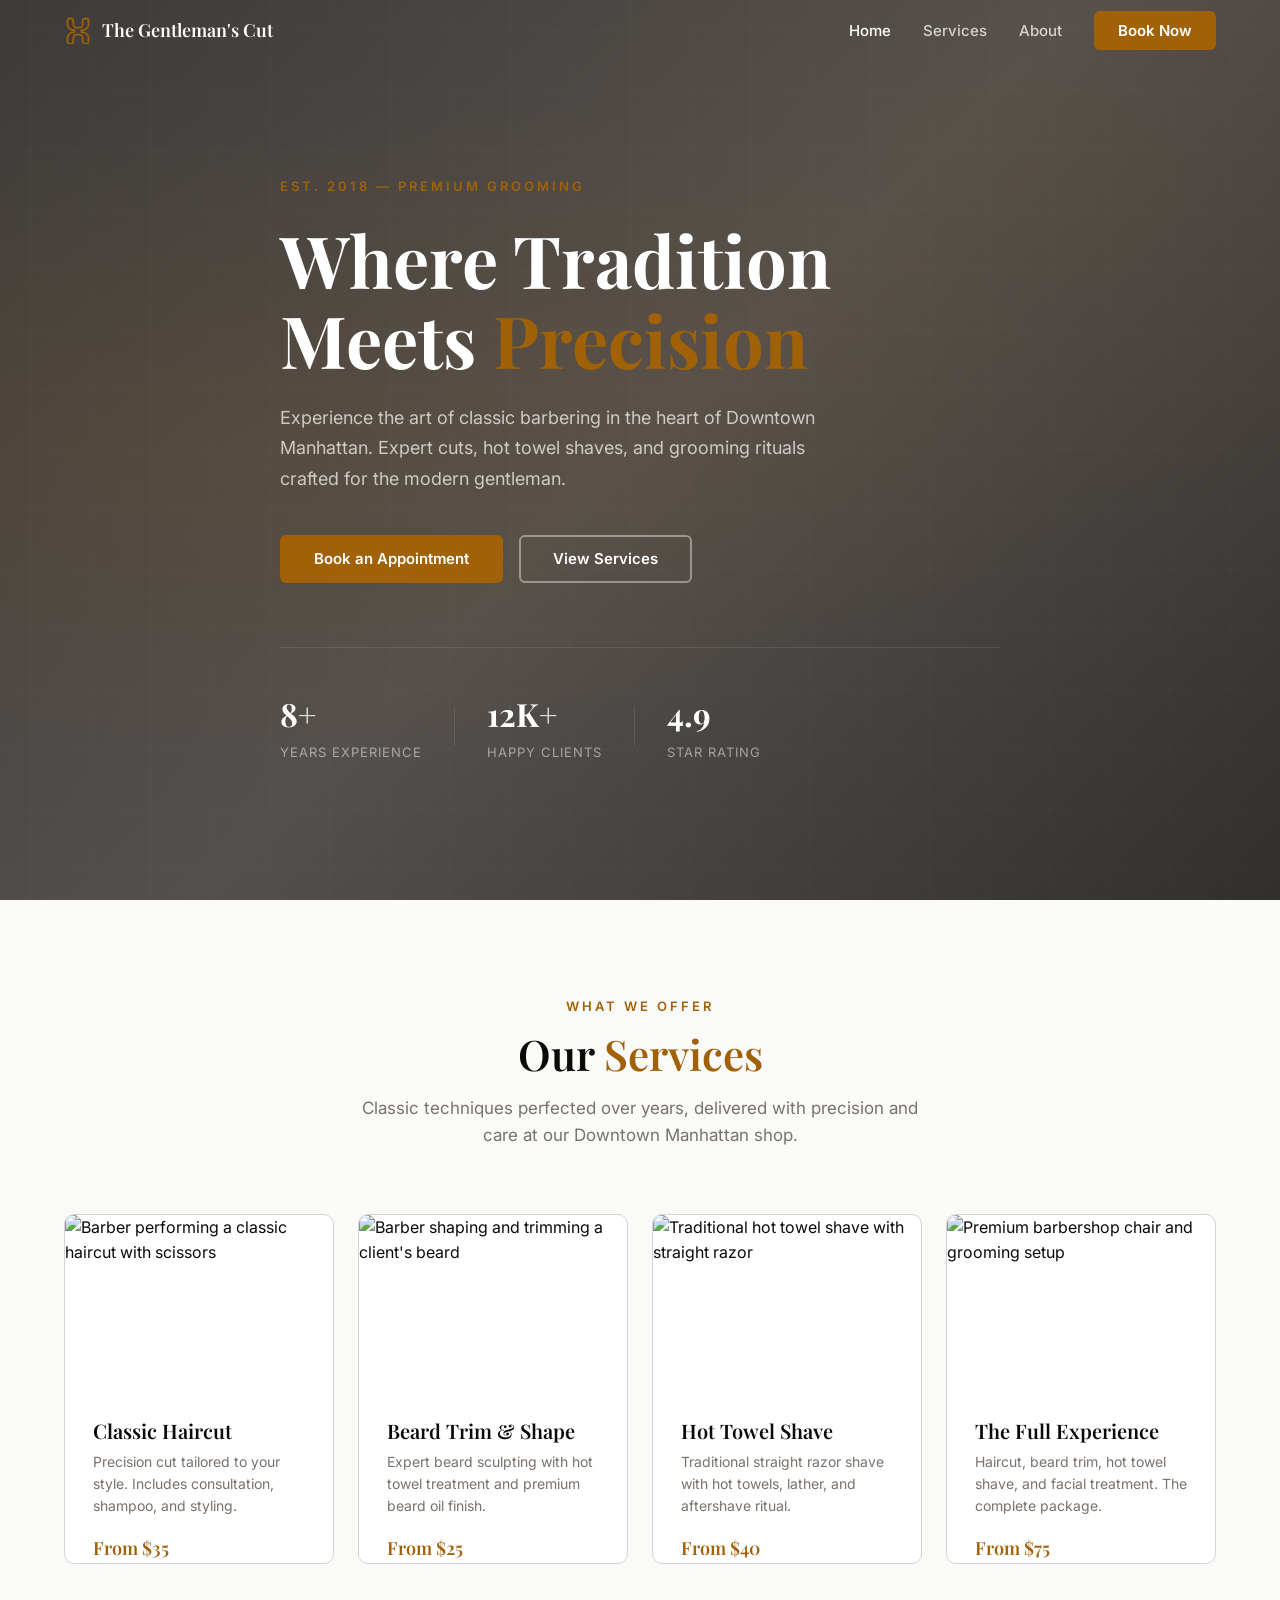
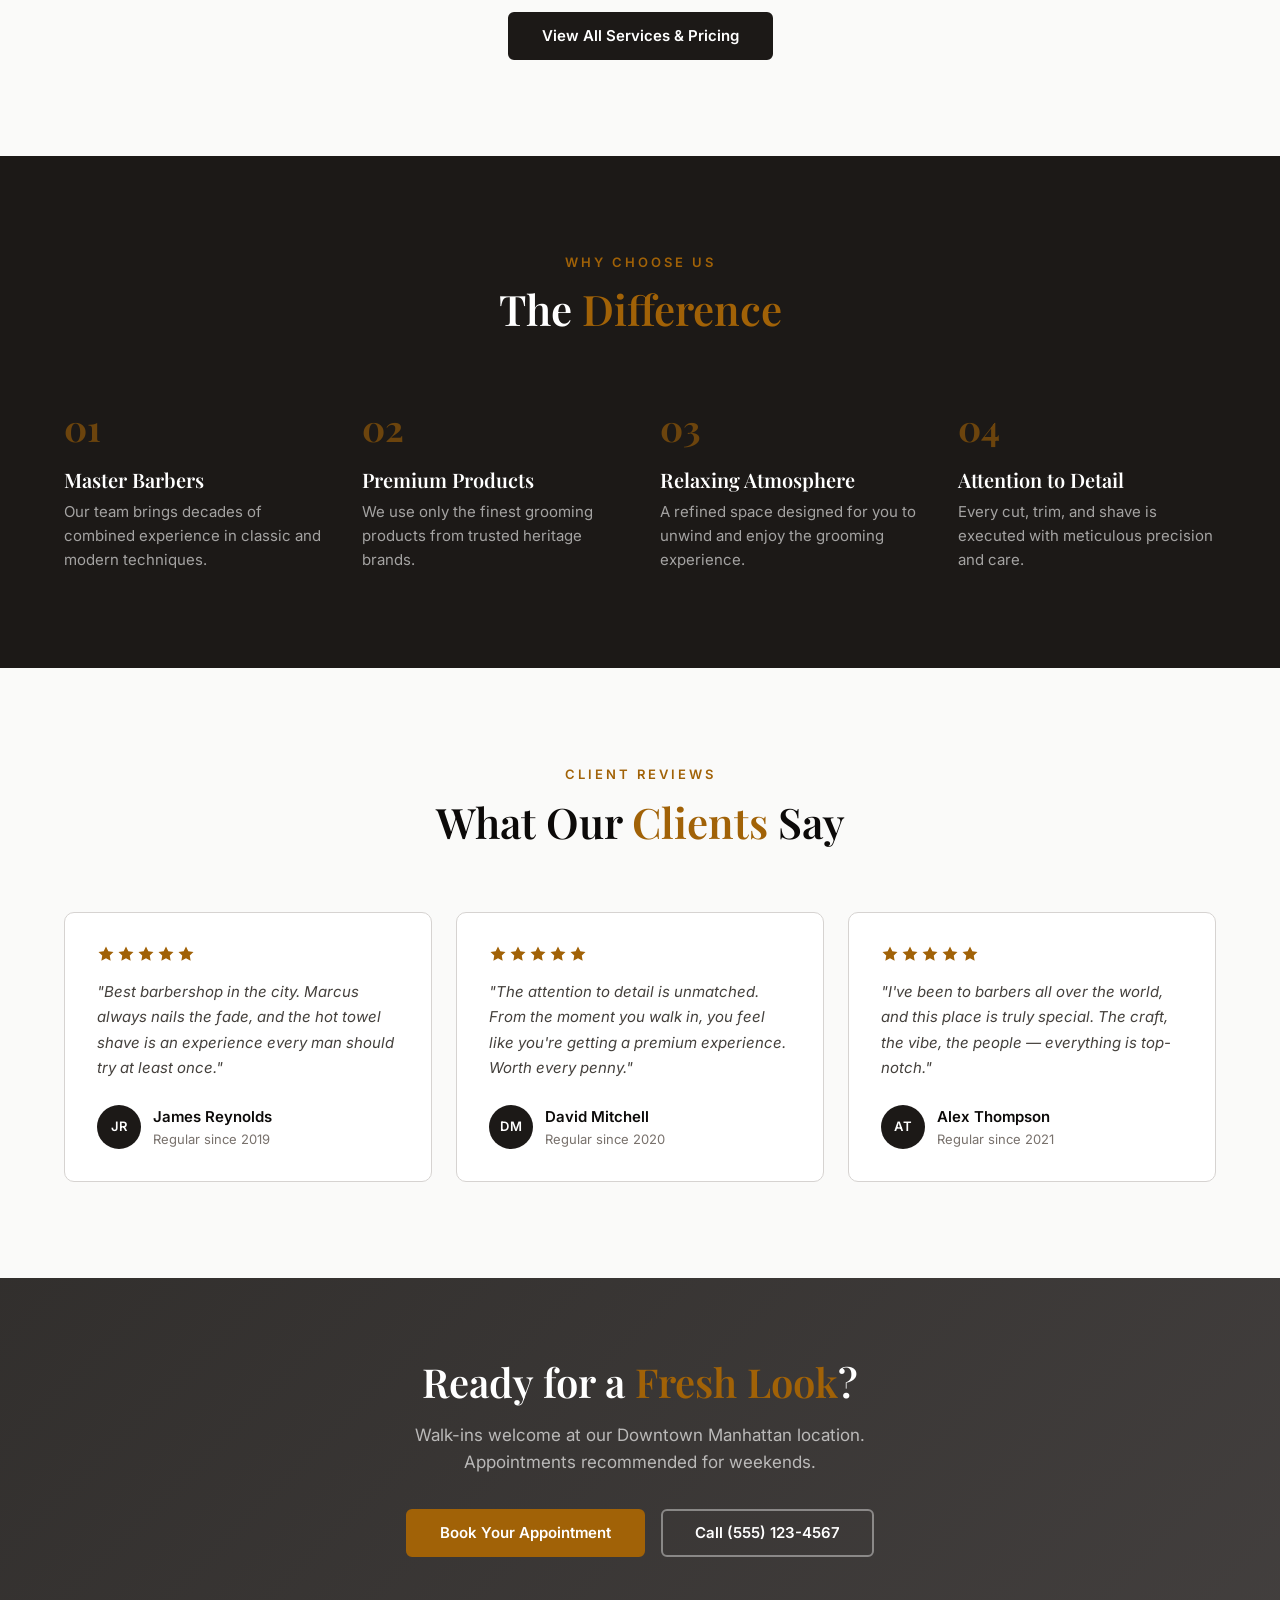
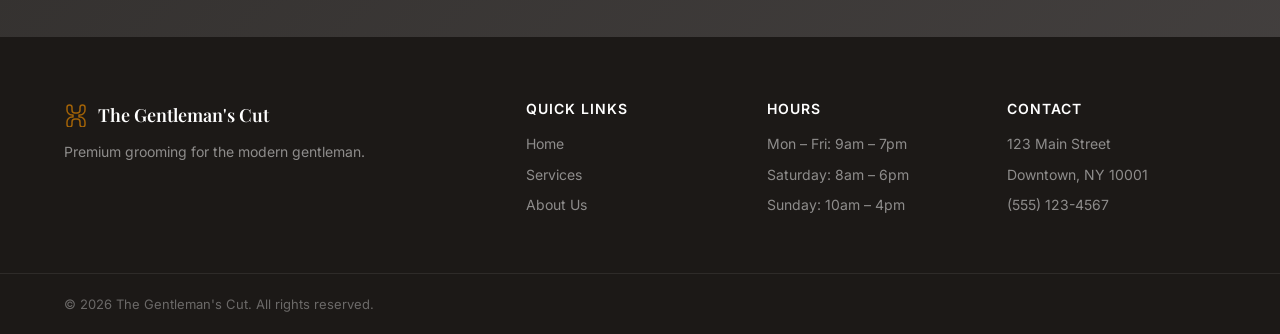
==== commit 00bf69fc: "Add files via upload" ====
--- a/index.html
+++ b/index.html
@@ -5,7 +5,7 @@
   <meta name="viewport" content="width=device-width, initial-scale=1.0">
   <title>The Gentleman's Cut — Premium Barbershop in Downtown Manhattan</title>
   <meta name="description" content="The Gentleman's Cut is a premium barbershop in Downtown Manhattan offering classic haircuts, skin fades, beard trims, and hot towel shaves. Walk-ins welcome.">
-  <link rel="canonical" href="https://www.gentlemanscut.com/">
+  <link rel="canonical" href="https://bycedricstudio.github.io/byCedricStudio.github.io-demoBarbershop/">
   <link rel="preconnect" href="https://fonts.googleapis.com">
   <link rel="preconnect" href="https://fonts.gstatic.com" crossorigin>
   <link href="https://fonts.googleapis.com/css2?family=Inter:wght@300;400;500;600;700&family=Playfair+Display:wght@400;500;600;700&display=swap" rel="stylesheet">
@@ -15,7 +15,7 @@
   <!-- Navigation -->
   <nav class="navbar" id="navbar">
     <div class="container nav-container">
-      <a href="index.html" class="nav-logo">
+      <a href="/byCedricStudio.github.io-demoBarbershop/" class="nav-logo">
         <span class="logo-icon">
           <svg width="28" height="28" viewBox="0 0 24 24" fill="none" stroke="currentColor" stroke-width="1.5" stroke-linecap="round" stroke-linejoin="round" aria-hidden="true">
             <path d="M5.5 2C4.12 2 3 3.12 3 4.5V7c0 2.76 2.24 5 5 5h1v2H8c-2.76 0-5 2.24-5 5v2.5C3 22.88 4.12 24 5.5 24S8 22.88 8 21.5V19c0-1.66 1.34-3 3-3h2c1.66 0 3 1.34 3 3v2.5c0 1.38 1.12 2.5 2.5 2.5S21 22.88 21 21.5V19c0-2.76-2.24-5-5-5h-1v-2h1c2.76 0 5-2.24 5-5V4.5C21 3.12 19.88 2 18.5 2S16 3.12 16 4.5V7c0 1.66-1.34 3-3 3h-2C9.34 10 8 8.66 8 7V4.5C8 3.12 6.88 2 5.5 2z"/>
@@ -29,10 +29,10 @@
         <span></span>
       </button>
       <ul class="nav-links" id="navLinks">
-        <li><a href="index.html" class="active">Home</a></li>
-        <li><a href="services.html">Services</a></li>
-        <li><a href="about.html">About</a></li>
-        <li><a href="about.html#contact" class="nav-cta">Book Now</a></li>
+        <li><a href="/byCedricStudio.github.io-demoBarbershop/" class="active">Home</a></li>
+        <li><a href="/byCedricStudio.github.io-demoBarbershop/services.html">Services</a></li>
+        <li><a href="/byCedricStudio.github.io-demoBarbershop/about.html">About</a></li>
+        <li><a href="/byCedricStudio.github.io-demoBarbershop/about.html#contact" class="nav-cta">Book Now</a></li>
       </ul>
     </div>
   </nav>
@@ -45,8 +45,8 @@
       <h1 class="hero-title">Where Tradition<br>Meets <span class="text-accent">Precision</span></h1>
       <p class="hero-description">Experience the art of classic barbering in the heart of Downtown Manhattan. Expert cuts, hot towel shaves, and grooming rituals crafted for the modern gentleman.</p>
       <div class="hero-actions">
-        <a href="about.html#contact" class="btn btn-primary">Book an Appointment</a>
-        <a href="services.html" class="btn btn-outline">View Services</a>
+        <a href="/byCedricStudio.github.io-demoBarbershop/about.html#contact" class="btn btn-primary">Book an Appointment</a>
+        <a href="/byCedricStudio.github.io-demoBarbershop/services.html" class="btn btn-outline">View Services</a>
       </div>
       <div class="hero-stats">
         <div class="stat">
@@ -77,49 +77,60 @@
       </div>
       <div class="services-grid">
         <div class="service-card">
-          <div class="service-icon">
-            <svg width="32" height="32" viewBox="0 0 24 24" fill="none" stroke="currentColor" stroke-width="1.5" stroke-linecap="round" stroke-linejoin="round" aria-hidden="true">
-              <path d="M5.5 2C4.12 2 3 3.12 3 4.5V7c0 2.76 2.24 5 5 5h1v2H8c-2.76 0-5 2.24-5 5v2.5C3 22.88 4.12 24 5.5 24S8 22.88 8 21.5V19c0-1.66 1.34-3 3-3h2c1.66 0 3 1.34 3 3v2.5c0 1.38 1.12 2.5 2.5 2.5S21 22.88 21 21.5V19c0-2.76-2.24-5-5-5h-1v-2h1c2.76 0 5-2.24 5-5V4.5C21 3.12 19.88 2 18.5 2S16 3.12 16 4.5V7c0 1.66-1.34 3-3 3h-2C9.34 10 8 8.66 8 7V4.5C8 3.12 6.88 2 5.5 2z"/>
-            </svg>
-          </div>
+          <img
+            src="https://images.unsplash.com/photo-1622286342621-4bd786c2447c?w=400&q=80&auto=format"
+            alt="Barber performing a classic haircut with scissors"
+            class="service-card-img"
+            width="400"
+            height="240"
+            loading="lazy"
+          >
           <h3 class="service-name">Classic Haircut</h3>
           <p class="service-desc">Precision cut tailored to your style. Includes consultation, shampoo, and styling.</p>
           <span class="service-price">From $35</span>
         </div>
         <div class="service-card">
-          <div class="service-icon">
-            <svg width="32" height="32" viewBox="0 0 24 24" fill="none" stroke="currentColor" stroke-width="1.5" stroke-linecap="round" stroke-linejoin="round" aria-hidden="true">
-              <circle cx="12" cy="8" r="5"/>
-              <path d="M3 21v-2a7 7 0 0 1 7-7h4a7 7 0 0 1 7 7v2"/>
-            </svg>
-          </div>
+          <img
+            src="https://images.unsplash.com/photo-1621605815971-fbc98d665033?w=400&q=80&auto=format"
+            alt="Barber shaping and trimming a client's beard"
+            class="service-card-img"
+            width="400"
+            height="240"
+            loading="lazy"
+          >
           <h3 class="service-name">Beard Trim & Shape</h3>
           <p class="service-desc">Expert beard sculpting with hot towel treatment and premium beard oil finish.</p>
           <span class="service-price">From $25</span>
         </div>
         <div class="service-card">
-          <div class="service-icon">
-            <svg width="32" height="32" viewBox="0 0 24 24" fill="none" stroke="currentColor" stroke-width="1.5" stroke-linecap="round" stroke-linejoin="round" aria-hidden="true">
-              <path d="M20.84 4.61a5.5 5.5 0 0 0-7.78 0L12 5.67l-1.06-1.06a5.5 5.5 0 0 0-7.78 7.78l1.06 1.06L12 21.23l7.78-7.78 1.06-1.06a5.5 5.5 0 0 0 0-7.78z"/>
-            </svg>
-          </div>
+          <img
+            src="https://images.unsplash.com/photo-1599351431202-1e0f0137899a?w=400&q=80&auto=format"
+            alt="Traditional hot towel shave with straight razor"
+            class="service-card-img"
+            width="400"
+            height="240"
+            loading="lazy"
+          >
           <h3 class="service-name">Hot Towel Shave</h3>
           <p class="service-desc">Traditional straight razor shave with hot towels, lather, and aftershave ritual.</p>
           <span class="service-price">From $40</span>
         </div>
         <div class="service-card">
-          <div class="service-icon">
-            <svg width="32" height="32" viewBox="0 0 24 24" fill="none" stroke="currentColor" stroke-width="1.5" stroke-linecap="round" stroke-linejoin="round" aria-hidden="true">
-              <path d="M12 2L15.09 8.26L22 9.27L17 14.14L18.18 21.02L12 17.77L5.82 21.02L7 14.14L2 9.27L8.91 8.26L12 2z"/>
-            </svg>
-          </div>
+          <img
+            src="https://images.unsplash.com/photo-1503951914875-452162b0f3f1?w=400&q=80&auto=format"
+            alt="Premium barbershop chair and grooming setup"
+            class="service-card-img"
+            width="400"
+            height="240"
+            loading="lazy"
+          >
           <h3 class="service-name">The Full Experience</h3>
           <p class="service-desc">Haircut, beard trim, hot towel shave, and facial treatment. The complete package.</p>
           <span class="service-price">From $75</span>
         </div>
       </div>
       <div class="section-cta">
-        <a href="services.html" class="btn btn-secondary">View All Services & Pricing</a>
+        <a href="/byCedricStudio.github.io-demoBarbershop/services.html" class="btn btn-secondary">View All Services & Pricing</a>
       </div>
     </div>
   </section>
@@ -225,7 +236,7 @@
       <h2 class="cta-title">Ready for a <span class="text-accent">Fresh Look</span>?</h2>
       <p class="cta-description">Walk-ins welcome at our Downtown Manhattan location. Appointments recommended for weekends.</p>
       <div class="hero-actions">
-        <a href="about.html#contact" class="btn btn-primary">Book Your Appointment</a>
+        <a href="/byCedricStudio.github.io-demoBarbershop/about.html#contact" class="btn btn-primary">Book Your Appointment</a>
         <a href="tel:+15551234567" class="btn btn-outline">Call (555) 123-4567</a>
       </div>
     </div>
@@ -235,7 +246,7 @@
   <footer class="footer">
     <div class="container footer-content">
       <div class="footer-brand">
-        <a href="index.html" class="nav-logo">
+        <a href="/byCedricStudio.github.io-demoBarbershop/" class="nav-logo">
           <span class="logo-icon">
             <svg width="24" height="24" viewBox="0 0 24 24" fill="none" stroke="currentColor" stroke-width="1.5" stroke-linecap="round" stroke-linejoin="round" aria-hidden="true">
               <path d="M5.5 2C4.12 2 3 3.12 3 4.5V7c0 2.76 2.24 5 5 5h1v2H8c-2.76 0-5 2.24-5 5v2.5C3 22.88 4.12 24 5.5 24S8 22.88 8 21.5V19c0-1.66 1.34-3 3-3h2c1.66 0 3 1.34 3 3v2.5c0 1.38 1.12 2.5 2.5 2.5S21 22.88 21 21.5V19c0-2.76-2.24-5-5-5h-1v-2h1c2.76 0 5-2.24 5-5V4.5C21 3.12 19.88 2 18.5 2S16 3.12 16 4.5V7c0 1.66-1.34 3-3 3h-2C9.34 10 8 8.66 8 7V4.5C8 3.12 6.88 2 5.5 2z"/>
@@ -249,9 +260,9 @@
         <div class="footer-col">
           <h4>Quick Links</h4>
           <ul>
-            <li><a href="index.html">Home</a></li>
-            <li><a href="services.html">Services</a></li>
-            <li><a href="about.html">About Us</a></li>
+            <li><a href="/byCedricStudio.github.io-demoBarbershop/">Home</a></li>
+            <li><a href="/byCedricStudio.github.io-demoBarbershop/services.html">Services</a></li>
+            <li><a href="/byCedricStudio.github.io-demoBarbershop/about.html">About Us</a></li>
           </ul>
         </div>
         <div class="footer-col">
--- a/styles.css
+++ b/styles.css
@@ -254,7 +254,9 @@
   min-height: 100dvh;
   display: flex;
   align-items: center;
-  background: linear-gradient(135deg, #1C1917 0%, #292524 50%, #1C1917 100%);
+  background:
+    linear-gradient(135deg, rgba(28, 25, 23, 0.85) 0%, rgba(41, 37, 36, 0.8) 50%, rgba(28, 25, 23, 0.9) 100%),
+    url('https://images.unsplash.com/photo-1585747860019-8e41b4bed86f?w=1920&q=80&auto=format') center/cover no-repeat;
   overflow: hidden;
 }
 
@@ -263,8 +265,8 @@
   position: absolute;
   inset: 0;
   background:
-    radial-gradient(ellipse at 20% 50%, rgba(161, 98, 7, 0.08) 0%, transparent 60%),
-    radial-gradient(ellipse at 80% 20%, rgba(161, 98, 7, 0.05) 0%, transparent 50%);
+    radial-gradient(ellipse at 20% 50%, rgba(161, 98, 7, 0.12) 0%, transparent 60%),
+    radial-gradient(ellipse at 80% 20%, rgba(161, 98, 7, 0.08) 0%, transparent 50%);
   pointer-events: none;
 }
 
@@ -404,8 +406,30 @@
   background-color: var(--color-card);
   border: 1px solid var(--color-border);
   border-radius: var(--radius-md);
-  padding: 32px 28px;
+  padding: 0;
+  overflow: hidden;
   transition: all 300ms ease;
+}
+
+.service-card-img {
+  width: 100%;
+  height: 180px;
+  object-fit: cover;
+}
+
+.service-card .service-name,
+.service-card .service-desc,
+.service-card .service-price {
+  padding-left: 28px;
+  padding-right: 28px;
+}
+
+.service-card .service-name {
+  padding-top: 24px;
+}
+
+.service-card .service-price {
+  padding-bottom: 28px;
 }
 
 .service-card:hover {
@@ -533,7 +557,9 @@
 
 /* --- CTA Banner --- */
 .section-cta-banner {
-  background: linear-gradient(135deg, #1C1917 0%, #292524 100%);
+  background:
+    linear-gradient(135deg, rgba(28, 25, 23, 0.9) 0%, rgba(41, 37, 36, 0.88) 100%),
+    url('https://images.unsplash.com/photo-1621605815971-fbc98d665033?w=1920&q=80&auto=format') center/cover no-repeat;
   padding: 80px 0;
   text-align: center;
 }
@@ -561,7 +587,9 @@
 
 /* --- Page Header --- */
 .page-header {
-  background: linear-gradient(135deg, #1C1917 0%, #292524 100%);
+  background:
+    linear-gradient(135deg, rgba(28, 25, 23, 0.88) 0%, rgba(41, 37, 36, 0.85) 100%),
+    url('https://images.unsplash.com/photo-1503951914875-452162b0f3f1?w=1920&q=80&auto=format') center/cover no-repeat;
   padding: 140px 0 80px;
   text-align: center;
 }
@@ -740,6 +768,13 @@
   align-items: center;
 }
 
+.story-img {
+  width: 100%;
+  aspect-ratio: 4 / 5;
+  object-fit: cover;
+  border-radius: var(--radius-lg);
+}
+
 .story-image-placeholder {
   aspect-ratio: 4 / 5;
   background: linear-gradient(135deg, #292524, #1C1917);
@@ -790,6 +825,15 @@
 .team-card {
   text-align: center;
   padding: 40px 24px;
+}
+
+.team-photo {
+  width: 120px;
+  height: 120px;
+  border-radius: 50%;
+  object-fit: cover;
+  margin: 0 auto 20px;
+  border: 3px solid rgba(161, 98, 7, 0.2);
 }
 
 .team-avatar {
@@ -1041,6 +1085,10 @@
     order: -1;
   }
 
+  .story-img {
+    aspect-ratio: 16 / 9;
+  }
+
   .story-image-placeholder {
     aspect-ratio: 16 / 9;
   }
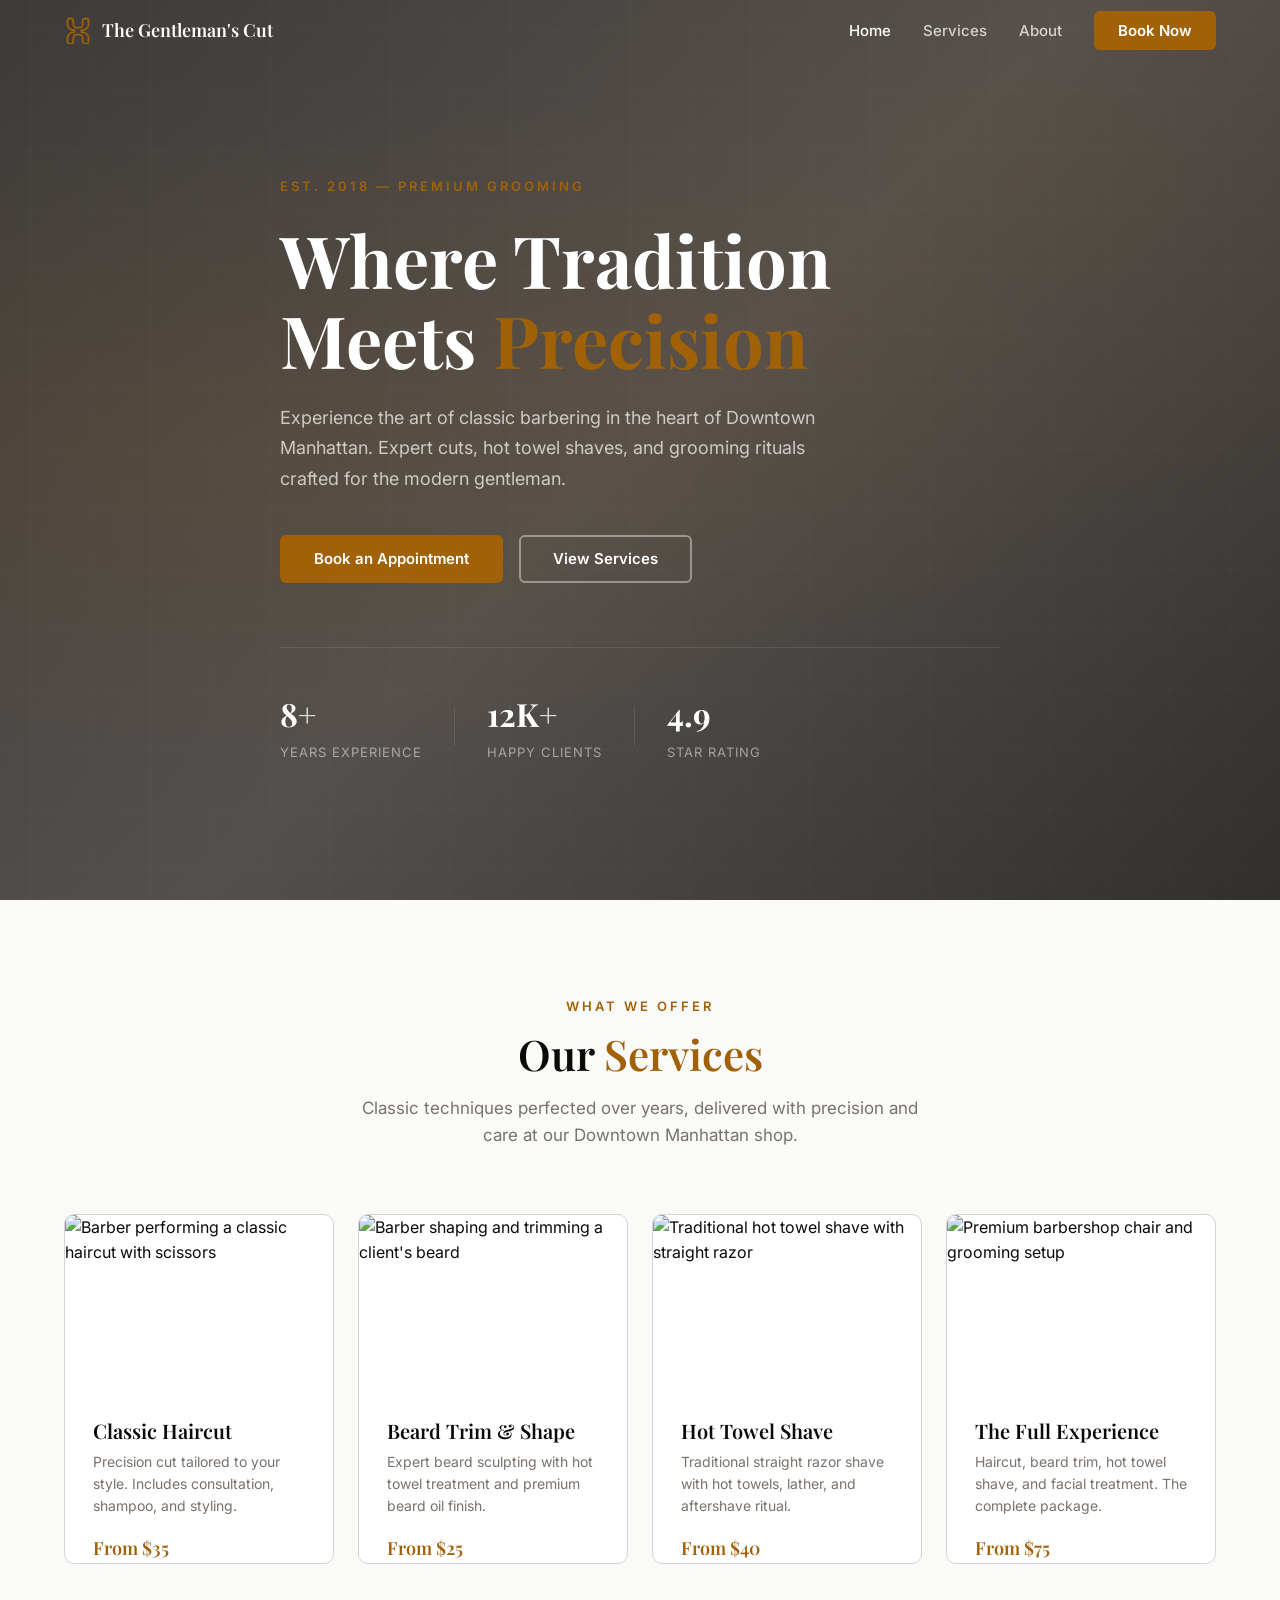
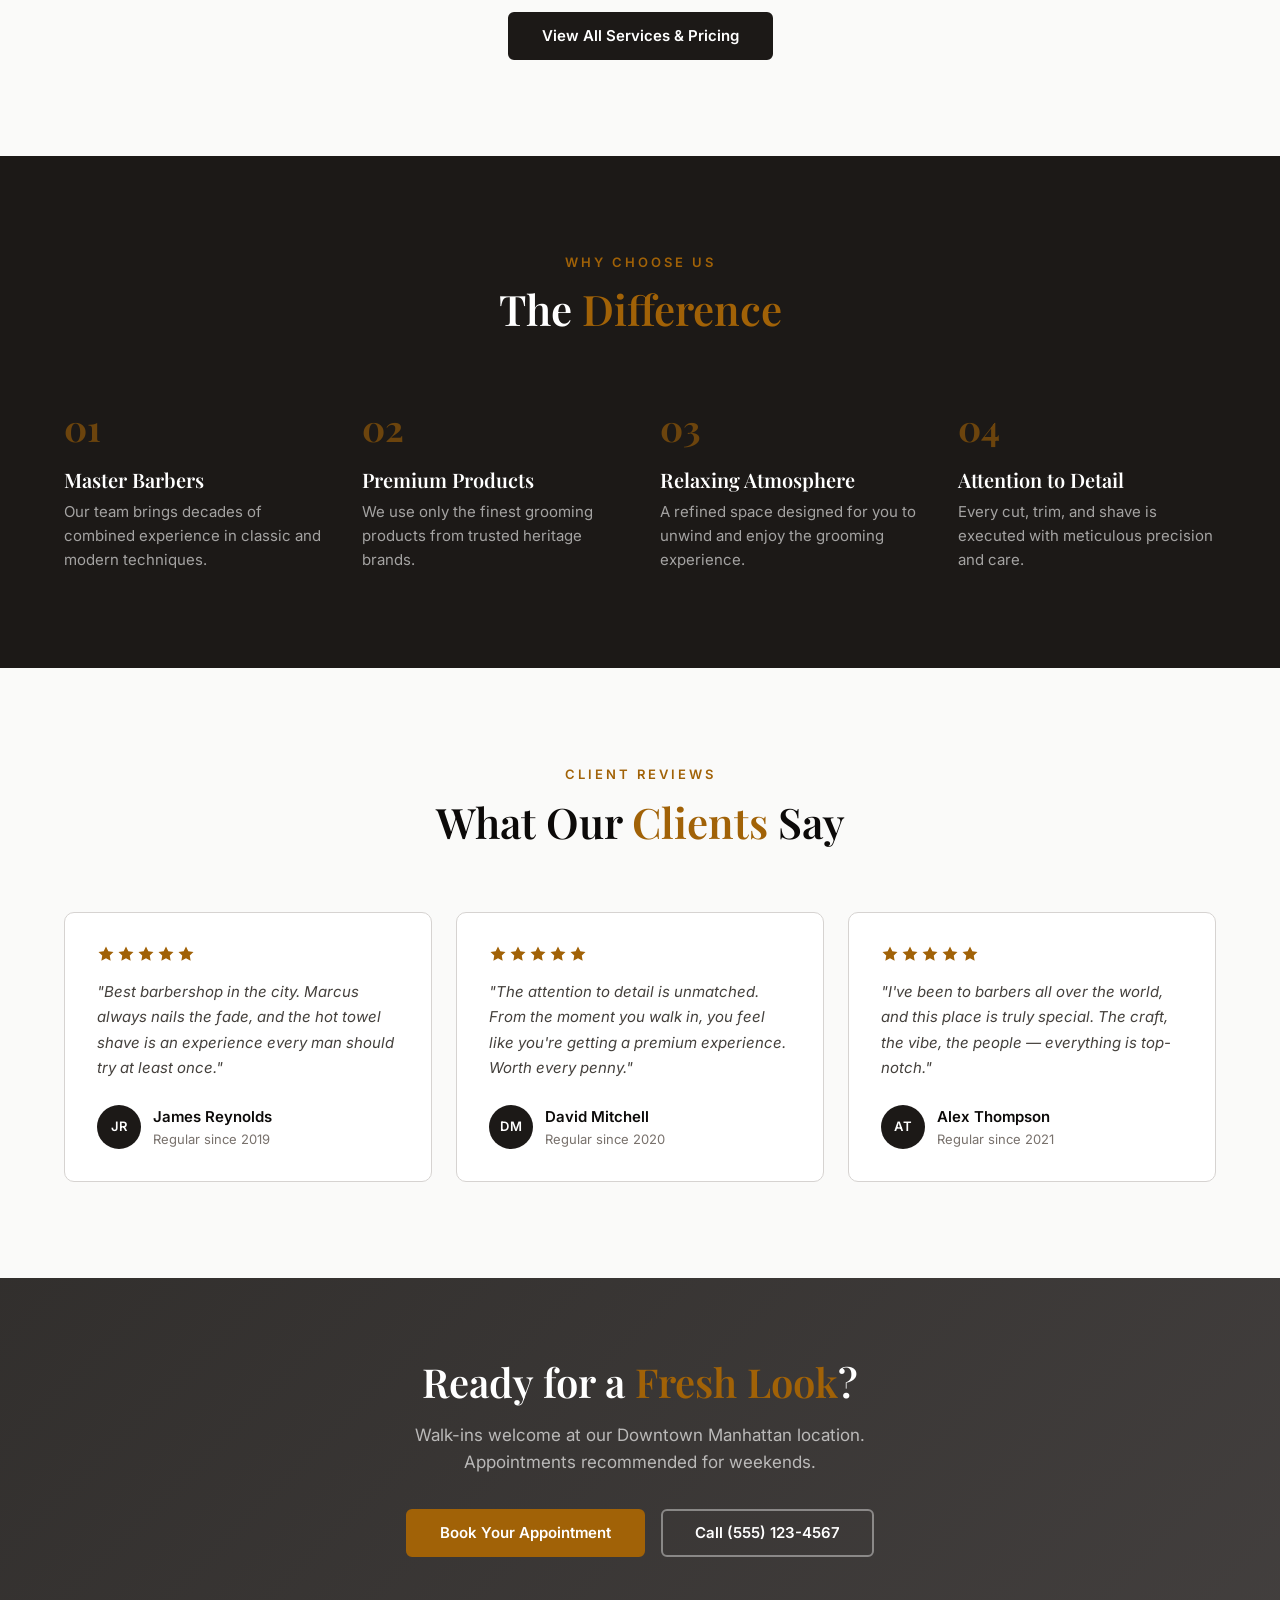
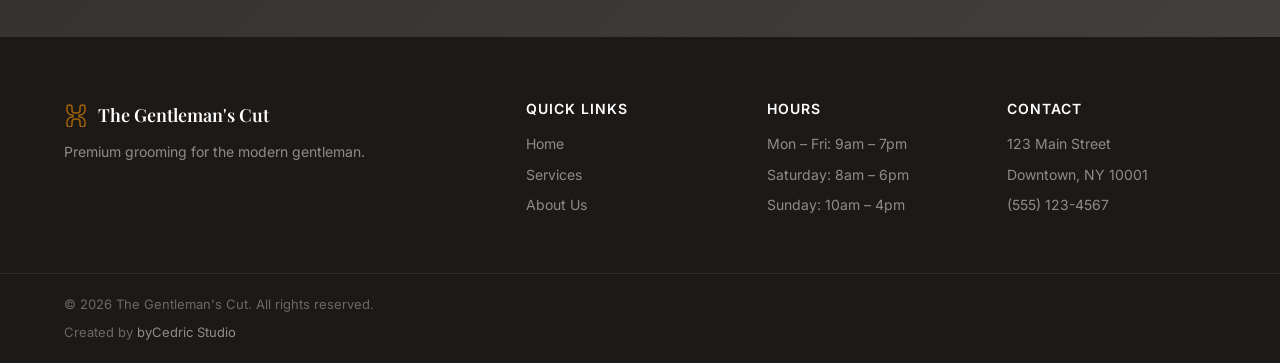
==== commit 265da89d: "Add files via upload" ====
--- a/index.html
+++ b/index.html
@@ -104,7 +104,7 @@
         </div>
         <div class="service-card">
           <img
-            src="https://images.unsplash.com/photo-1599351431202-1e0f0137899a?w=400&q=80&auto=format"
+            src="https://images.unsplash.com/photo-1599351431202-1e0f0137899a?w=400&h=240&q=80&auto=format&fit=crop&crop=center"
             alt="Traditional hot towel shave with straight razor"
             class="service-card-img"
             width="400"
@@ -286,6 +286,7 @@
     <div class="footer-bottom">
       <div class="container">
         <p>&copy; 2026 The Gentleman's Cut. All rights reserved.</p>
+        <p class="footer-credit">Created by <a href="https://www.bycedric.studio/en/" target="_blank" rel="noopener">byCedric Studio</a></p>
       </div>
     </div>
   </footer>
--- a/styles.css
+++ b/styles.css
@@ -1071,6 +1071,19 @@
   color: rgba(255, 255, 255, 0.35);
 }
 
+.footer-credit {
+  margin-top: 8px;
+}
+
+.footer-credit a {
+  color: rgba(255, 255, 255, 0.5);
+  transition: color var(--transition);
+}
+
+.footer-credit a:hover {
+  color: #FFFFFF;
+}
+
 /* ============================================
    RESPONSIVE
    ============================================ */
